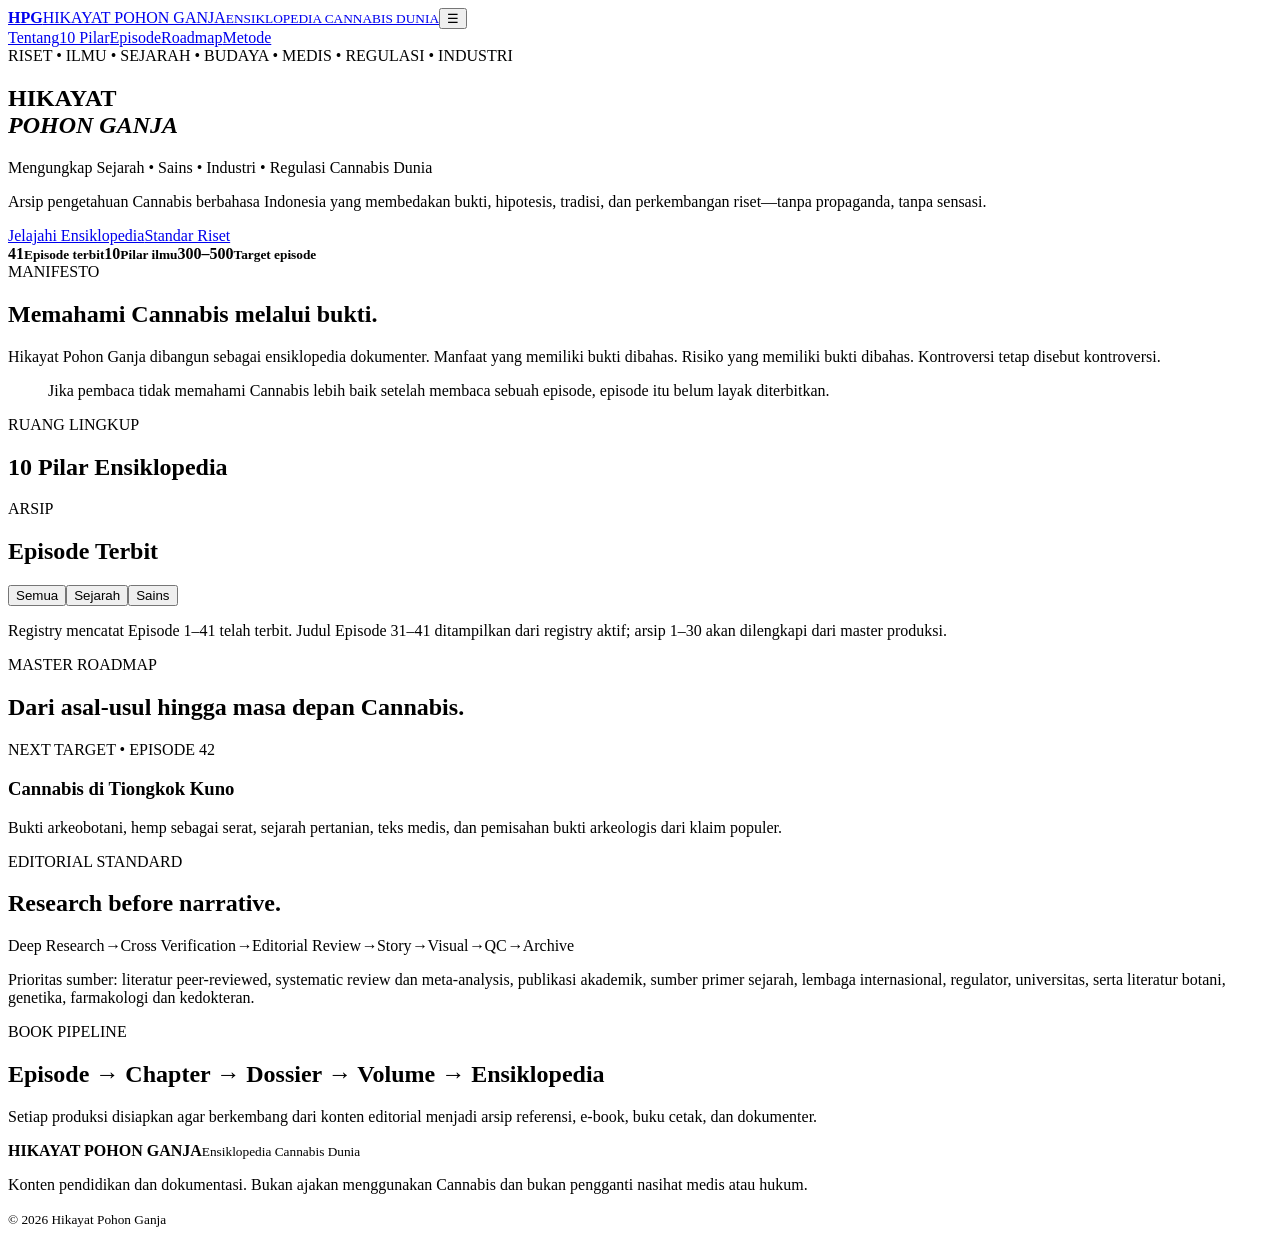
==== index.html @ 64c69a65 "Build encyclopedia website v1" ====
<!doctype html><html lang="id"><head><meta charset="utf-8"><meta name="viewport" content="width=device-width,initial-scale=1"><meta name="theme-color" content="#07140e"><title>Hikayat Pohon Ganja — Ensiklopedia Cannabis Dunia</title><meta name="description" content="Ensiklopedia Cannabis Dunia: sejarah, sains, medis, botani, genetika, industri, budaya, ekonomi dan regulasi."><link rel="stylesheet" href="styles.css"></head><body><header><a class="brand" href="#top"><b>HPG</b><span>HIKAYAT POHON GANJA<small>ENSIKLOPEDIA CANNABIS DUNIA</small></span></a><button id="menu">☰</button><nav id="nav"><a href="#tentang">Tentang</a><a href="#pilar">10 Pilar</a><a href="#episode">Episode</a><a href="#roadmap">Roadmap</a><a href="#metode">Metode</a></nav></header><main id="top"><section class="hero"><span class="kicker">RISET • ILMU • SEJARAH • BUDAYA • MEDIS • REGULASI • INDUSTRI</span><h1>HIKAYAT<br><em>POHON GANJA</em></h1><p class="lead">Mengungkap Sejarah • Sains • Industri • Regulasi Cannabis Dunia</p><p class="copy">Arsip pengetahuan Cannabis berbahasa Indonesia yang membedakan bukti, hipotesis, tradisi, dan perkembangan riset—tanpa propaganda, tanpa sensasi.</p><div class="actions"><a href="#episode">Jelajahi Ensiklopedia</a><a href="#metode">Standar Riset</a></div><div class="stats"><b>41<small>Episode terbit</small></b><b>10<small>Pilar ilmu</small></b><b>300–500<small>Target episode</small></b></div></section><section id="tentang" class="split"><div><span class="kicker">MANIFESTO</span><h2>Memahami Cannabis melalui bukti.</h2></div><div><p>Hikayat Pohon Ganja dibangun sebagai ensiklopedia dokumenter. Manfaat yang memiliki bukti dibahas. Risiko yang memiliki bukti dibahas. Kontroversi tetap disebut kontroversi.</p><blockquote>Jika pembaca tidak memahami Cannabis lebih baik setelah membaca sebuah episode, episode itu belum layak diterbitkan.</blockquote></div></section><section id="pilar"><span class="kicker">RUANG LINGKUP</span><h2>10 Pilar Ensiklopedia</h2><div class="grid" id="pillars"></div></section><section id="episode"><div class="sectionhead"><div><span class="kicker">ARSIP</span><h2>Episode Terbit</h2></div><div class="filters"><button class="active" data-filter="all">Semua</button><button data-filter="history">Sejarah</button><button data-filter="science">Sains</button></div></div><div class="episodes" id="episodes"></div><p class="note">Registry mencatat Episode 1–41 telah terbit. Judul Episode 31–41 ditampilkan dari registry aktif; arsip 1–30 akan dilengkapi dari master produksi.</p></section><section id="roadmap"><span class="kicker">MASTER ROADMAP</span><h2>Dari asal-usul hingga masa depan Cannabis.</h2><div class="volumes" id="volumes"></div><div class="next"><span>NEXT TARGET • EPISODE 42</span><h3>Cannabis di Tiongkok Kuno</h3><p>Bukti arkeobotani, hemp sebagai serat, sejarah pertanian, teks medis, dan pemisahan bukti arkeologis dari klaim populer.</p></div></section><section id="metode"><span class="kicker">EDITORIAL STANDARD</span><h2>Research before narrative.</h2><div class="flow"><span>Deep Research</span><i>→</i><span>Cross Verification</span><i>→</i><span>Editorial Review</span><i>→</i><span>Story</span><i>→</i><span>Visual</span><i>→</i><span>QC</span><i>→</i><span>Archive</span></div><p class="copy">Prioritas sumber: literatur peer-reviewed, systematic review dan meta-analysis, publikasi akademik, sumber primer sejarah, lembaga internasional, regulator, universitas, serta literatur botani, genetika, farmakologi dan kedokteran.</p></section><section class="book"><span class="kicker">BOOK PIPELINE</span><h2>Episode → Chapter → Dossier → Volume → Ensiklopedia</h2><p class="copy">Setiap produksi disiapkan agar berkembang dari konten editorial menjadi arsip referensi, e-book, buku cetak, dan dokumenter.</p></section></main><footer><div><strong>HIKAYAT POHON GANJA</strong><small>Ensiklopedia Cannabis Dunia</small></div><p>Konten pendidikan dan dokumentasi. Bukan ajakan menggunakan Cannabis dan bukan pengganti nasihat medis atau hukum.</p><small>© 2026 Hikayat Pohon Ganja</small></footer><script src="app.js"></script></body></html>
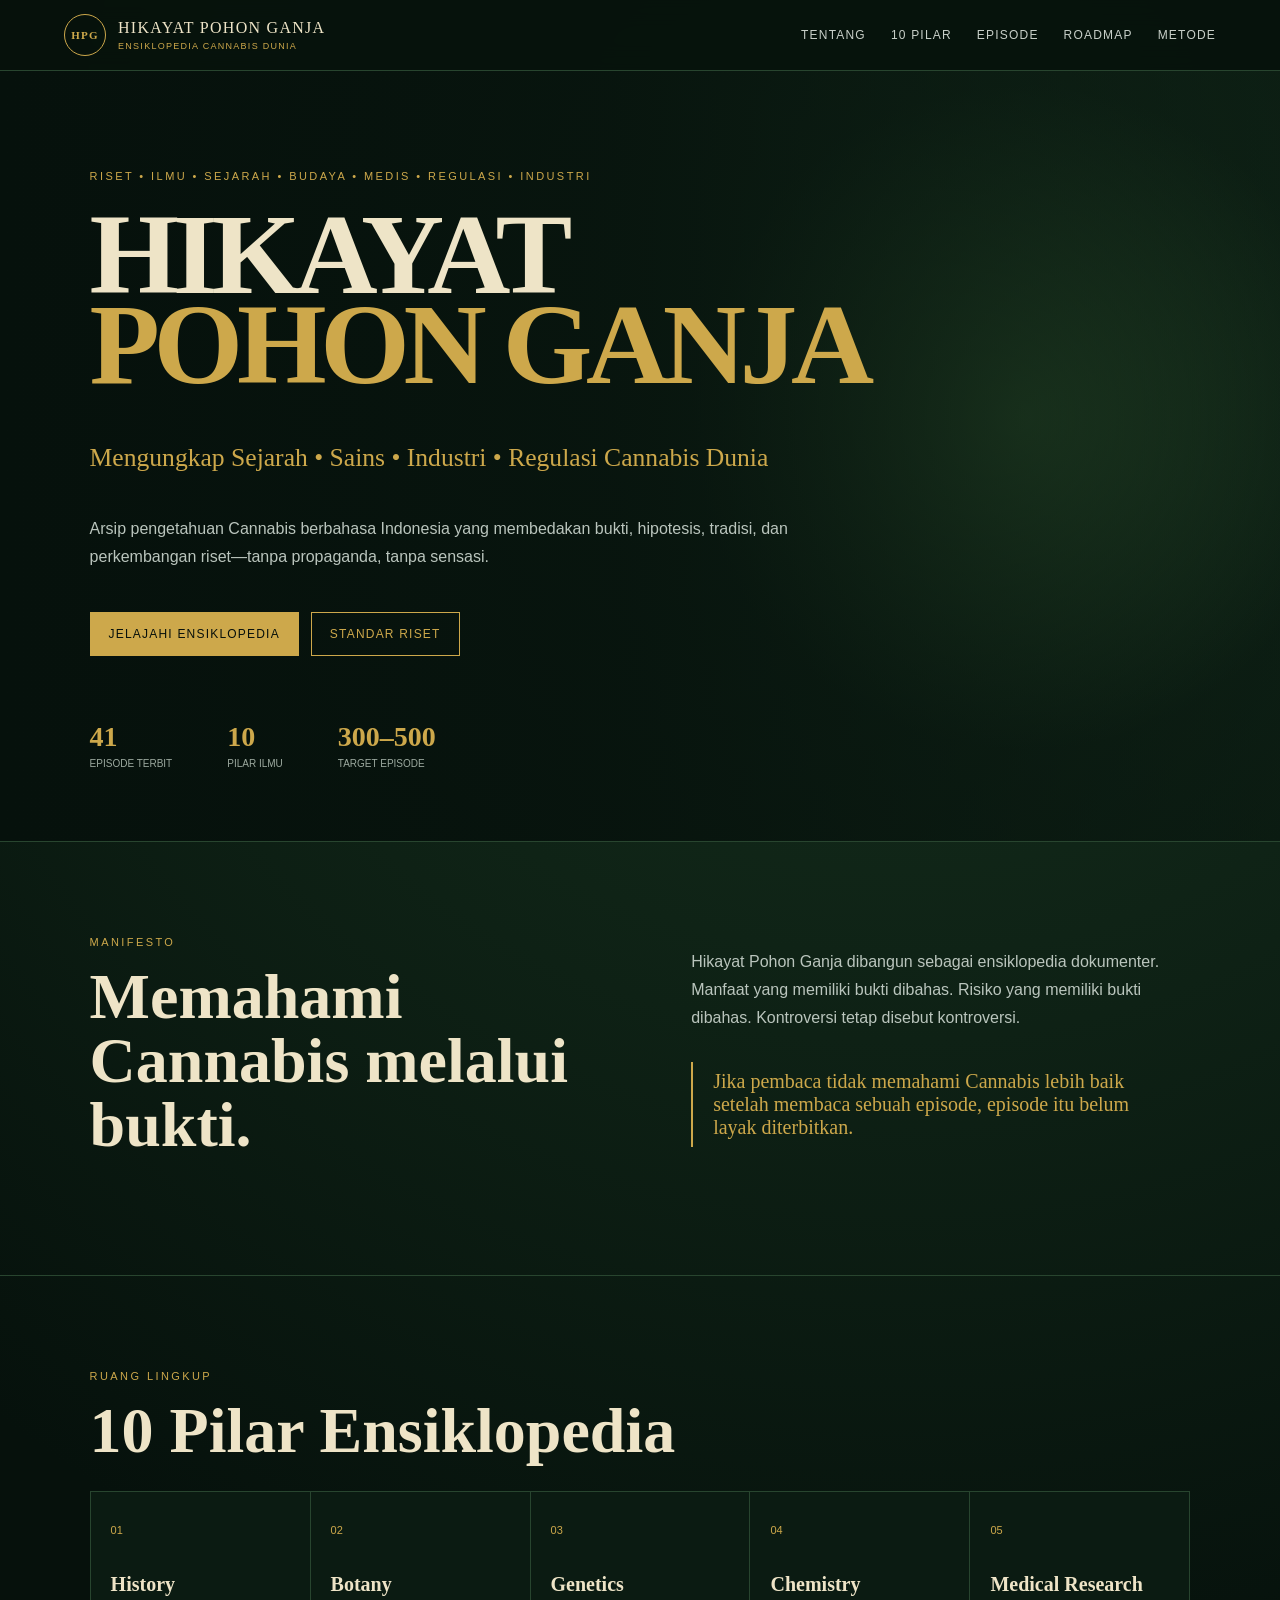
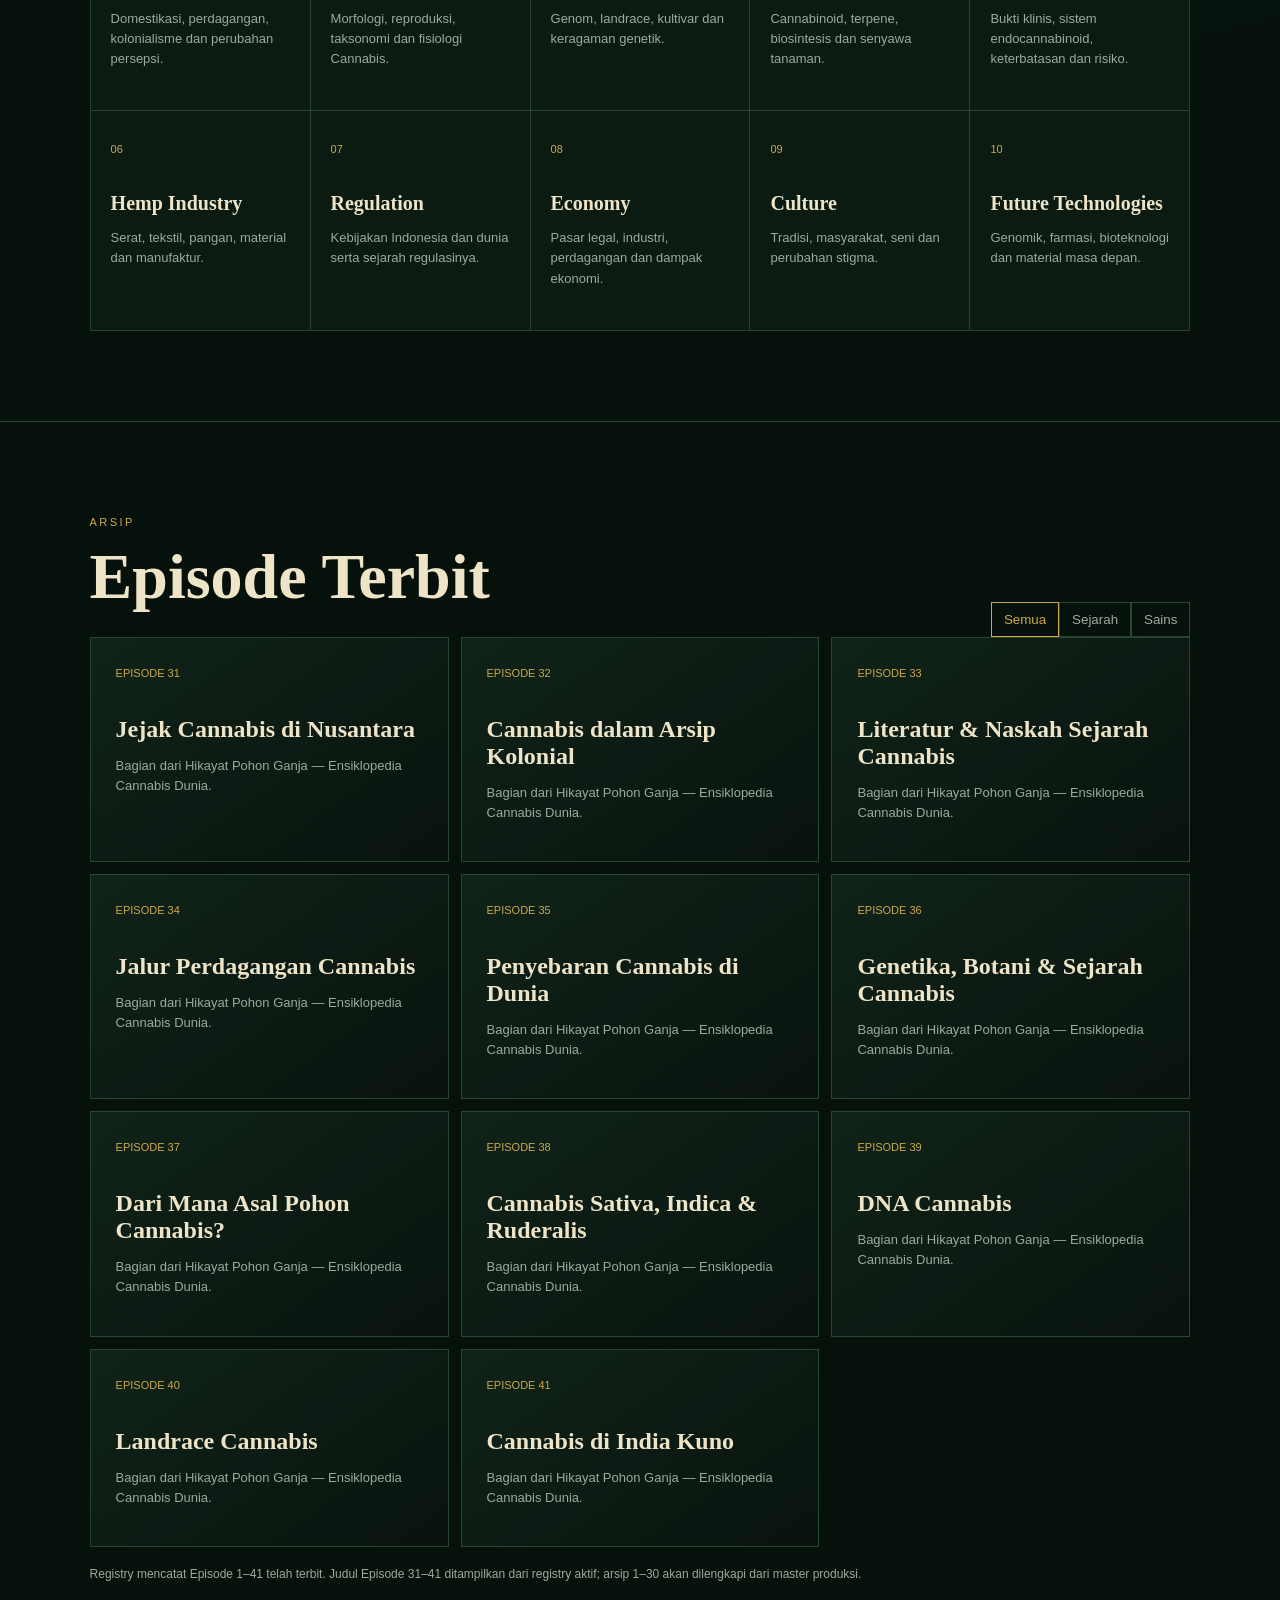
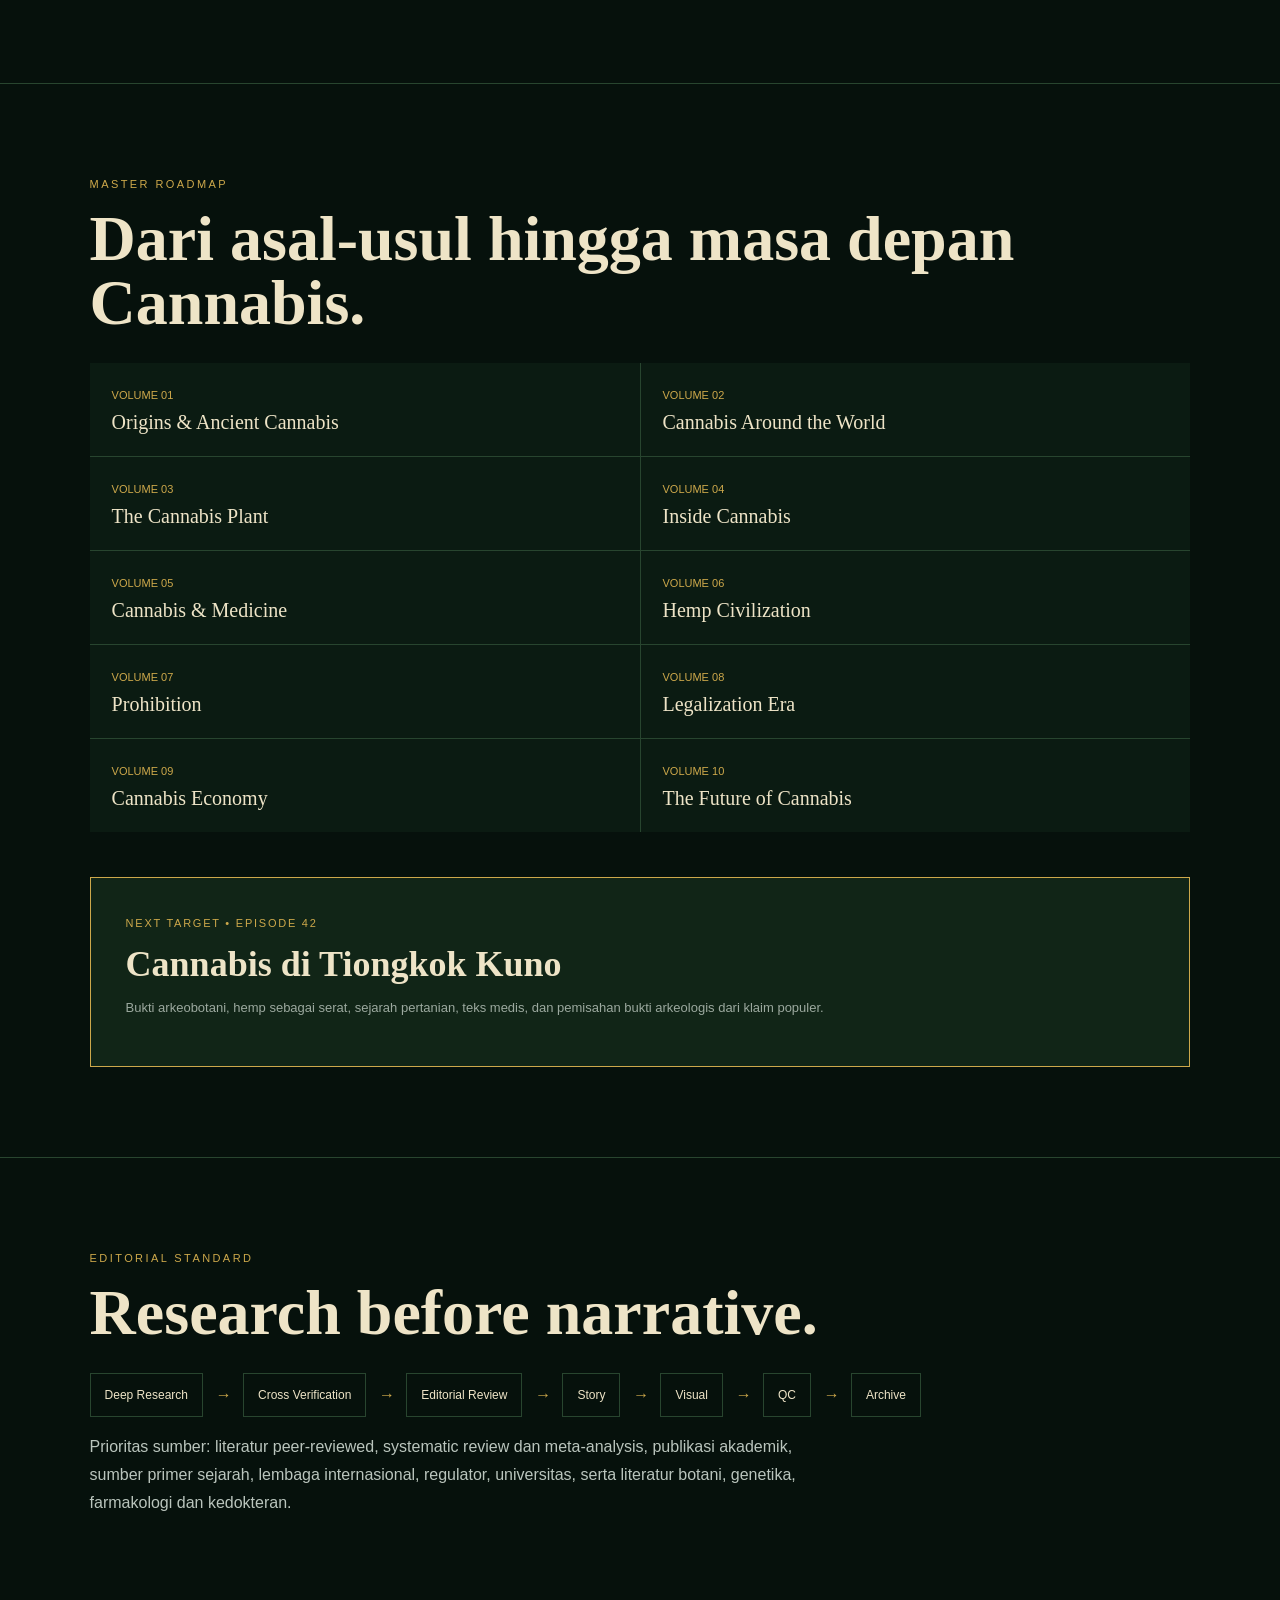
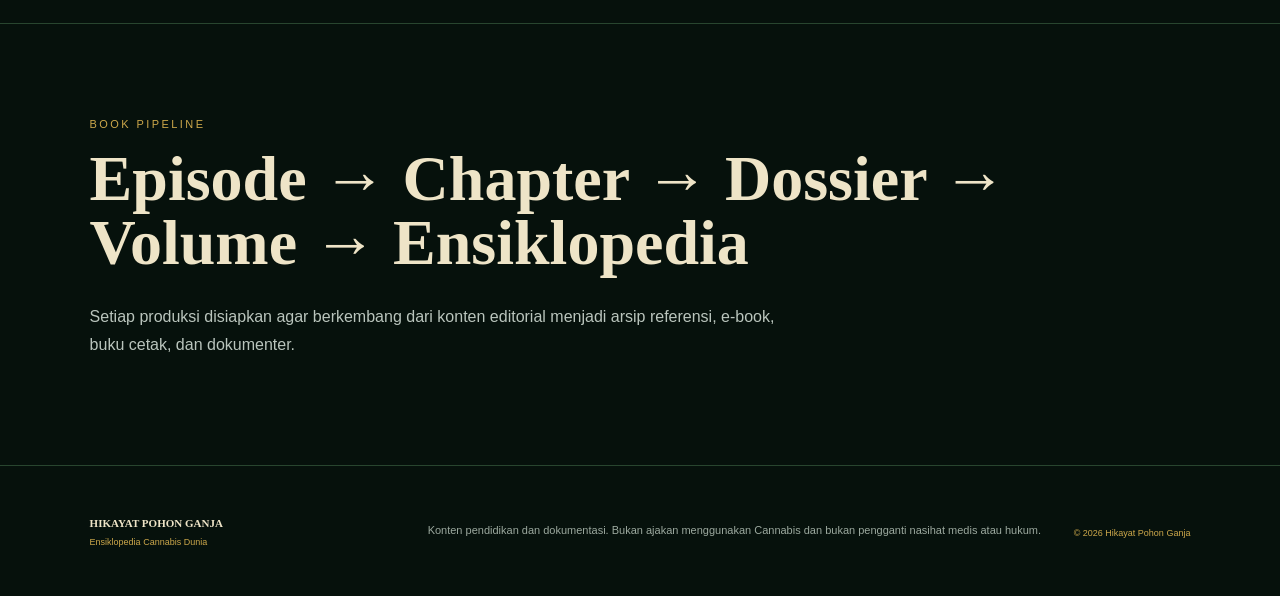
==== commit 4dacdd51: "Link landing page to searchable archive" ====
--- a/index.html
+++ b/index.html
@@ -1 +1 @@
-<!doctype html><html lang="id"><head><meta charset="utf-8"><meta name="viewport" content="width=device-width,initial-scale=1"><meta name="theme-color" content="#07140e"><title>Hikayat Pohon Ganja — Ensiklopedia Cannabis Dunia</title><meta name="description" content="Ensiklopedia Cannabis Dunia: sejarah, sains, medis, botani, genetika, industri, budaya, ekonomi dan regulasi."><link rel="stylesheet" href="styles.css"></head><body><header><a class="brand" href="#top"><b>HPG</b><span>HIKAYAT POHON GANJA<small>ENSIKLOPEDIA CANNABIS DUNIA</small></span></a><button id="menu">☰</button><nav id="nav"><a href="#tentang">Tentang</a><a href="#pilar">10 Pilar</a><a href="#episode">Episode</a><a href="#roadmap">Roadmap</a><a href="#metode">Metode</a></nav></header><main id="top"><section class="hero"><span class="kicker">RISET • ILMU • SEJARAH • BUDAYA • MEDIS • REGULASI • INDUSTRI</span><h1>HIKAYAT<br><em>POHON GANJA</em></h1><p class="lead">Mengungkap Sejarah • Sains • Industri • Regulasi Cannabis Dunia</p><p class="copy">Arsip pengetahuan Cannabis berbahasa Indonesia yang membedakan bukti, hipotesis, tradisi, dan perkembangan riset—tanpa propaganda, tanpa sensasi.</p><div class="actions"><a href="#episode">Jelajahi Ensiklopedia</a><a href="#metode">Standar Riset</a></div><div class="stats"><b>41<small>Episode terbit</small></b><b>10<small>Pilar ilmu</small></b><b>300–500<small>Target episode</small></b></div></section><section id="tentang" class="split"><div><span class="kicker">MANIFESTO</span><h2>Memahami Cannabis melalui bukti.</h2></div><div><p>Hikayat Pohon Ganja dibangun sebagai ensiklopedia dokumenter. Manfaat yang memiliki bukti dibahas. Risiko yang memiliki bukti dibahas. Kontroversi tetap disebut kontroversi.</p><blockquote>Jika pembaca tidak memahami Cannabis lebih baik setelah membaca sebuah episode, episode itu belum layak diterbitkan.</blockquote></div></section><section id="pilar"><span class="kicker">RUANG LINGKUP</span><h2>10 Pilar Ensiklopedia</h2><div class="grid" id="pillars"></div></section><section id="episode"><div class="sectionhead"><div><span class="kicker">ARSIP</span><h2>Episode Terbit</h2></div><div class="filters"><button class="active" data-filter="all">Semua</button><button data-filter="history">Sejarah</button><button data-filter="science">Sains</button></div></div><div class="episodes" id="episodes"></div><p class="note">Registry mencatat Episode 1–41 telah terbit. Judul Episode 31–41 ditampilkan dari registry aktif; arsip 1–30 akan dilengkapi dari master produksi.</p></section><section id="roadmap"><span class="kicker">MASTER ROADMAP</span><h2>Dari asal-usul hingga masa depan Cannabis.</h2><div class="volumes" id="volumes"></div><div class="next"><span>NEXT TARGET • EPISODE 42</span><h3>Cannabis di Tiongkok Kuno</h3><p>Bukti arkeobotani, hemp sebagai serat, sejarah pertanian, teks medis, dan pemisahan bukti arkeologis dari klaim populer.</p></div></section><section id="metode"><span class="kicker">EDITORIAL STANDARD</span><h2>Research before narrative.</h2><div class="flow"><span>Deep Research</span><i>→</i><span>Cross Verification</span><i>→</i><span>Editorial Review</span><i>→</i><span>Story</span><i>→</i><span>Visual</span><i>→</i><span>QC</span><i>→</i><span>Archive</span></div><p class="copy">Prioritas sumber: literatur peer-reviewed, systematic review dan meta-analysis, publikasi akademik, sumber primer sejarah, lembaga internasional, regulator, universitas, serta literatur botani, genetika, farmakologi dan kedokteran.</p></section><section class="book"><span class="kicker">BOOK PIPELINE</span><h2>Episode → Chapter → Dossier → Volume → Ensiklopedia</h2><p class="copy">Setiap produksi disiapkan agar berkembang dari konten editorial menjadi arsip referensi, e-book, buku cetak, dan dokumenter.</p></section></main><footer><div><strong>HIKAYAT POHON GANJA</strong><small>Ensiklopedia Cannabis Dunia</small></div><p>Konten pendidikan dan dokumentasi. Bukan ajakan menggunakan Cannabis dan bukan pengganti nasihat medis atau hukum.</p><small>© 2026 Hikayat Pohon Ganja</small></footer><script src="app.js"></script></body></html>+<!doctype html><html lang="id"><head><meta charset="utf-8"><meta name="viewport" content="width=device-width,initial-scale=1"><meta name="theme-color" content="#07140e"><title>Hikayat Pohon Ganja — Ensiklopedia Cannabis Dunia</title><meta name="description" content="Ensiklopedia Cannabis Dunia: sejarah, sains, medis, botani, genetika, industri, budaya, ekonomi dan regulasi."><link rel="stylesheet" href="styles.css"></head><body><header><a class="brand" href="#top"><b>HPG</b><span>HIKAYAT POHON GANJA<small>ENSIKLOPEDIA CANNABIS DUNIA</small></span></a><button id="menu">☰</button><nav id="nav"><a href="#tentang">Tentang</a><a href="#pilar">10 Pilar</a><a href="/arsip.html">Episode</a><a href="#roadmap">Roadmap</a><a href="#metode">Metode</a></nav></header><main id="top"><section class="hero"><span class="kicker">RISET • ILMU • SEJARAH • BUDAYA • MEDIS • REGULASI • INDUSTRI</span><h1>HIKAYAT<br><em>POHON GANJA</em></h1><p class="lead">Mengungkap Sejarah • Sains • Industri • Regulasi Cannabis Dunia</p><p class="copy">Arsip pengetahuan Cannabis berbahasa Indonesia yang membedakan bukti, hipotesis, tradisi, dan perkembangan riset—tanpa propaganda, tanpa sensasi.</p><div class="actions"><a href="/arsip.html">Jelajahi Ensiklopedia</a><a href="#metode">Standar Riset</a></div><div class="stats"><b>41<small>Episode terbit</small></b><b>10<small>Pilar ilmu</small></b><b>300–500<small>Target episode</small></b></div></section><section id="tentang" class="split"><div><span class="kicker">MANIFESTO</span><h2>Memahami Cannabis melalui bukti.</h2></div><div><p>Hikayat Pohon Ganja dibangun sebagai ensiklopedia dokumenter. Manfaat yang memiliki bukti dibahas. Risiko yang memiliki bukti dibahas. Kontroversi tetap disebut kontroversi.</p><blockquote>Jika pembaca tidak memahami Cannabis lebih baik setelah membaca sebuah episode, episode itu belum layak diterbitkan.</blockquote></div></section><section id="pilar"><span class="kicker">RUANG LINGKUP</span><h2>10 Pilar Ensiklopedia</h2><div class="grid" id="pillars"></div></section><section id="episode"><div class="sectionhead"><div><span class="kicker">ARSIP</span><h2>Episode Terbit</h2></div><div class="filters"><button class="active" data-filter="all">Semua</button><button data-filter="history">Sejarah</button><button data-filter="science">Sains</button></div></div><div class="episodes" id="episodes"></div><p class="note">Registry mencatat Episode 1–41 telah terbit. Judul Episode 31–41 ditampilkan dari registry aktif; arsip 1–30 akan dilengkapi dari master produksi.</p></section><section id="roadmap"><span class="kicker">MASTER ROADMAP</span><h2>Dari asal-usul hingga masa depan Cannabis.</h2><div class="volumes" id="volumes"></div><div class="next"><span>NEXT TARGET • EPISODE 42</span><h3>Cannabis di Tiongkok Kuno</h3><p>Bukti arkeobotani, hemp sebagai serat, sejarah pertanian, teks medis, dan pemisahan bukti arkeologis dari klaim populer.</p></div></section><section id="metode"><span class="kicker">EDITORIAL STANDARD</span><h2>Research before narrative.</h2><div class="flow"><span>Deep Research</span><i>→</i><span>Cross Verification</span><i>→</i><span>Editorial Review</span><i>→</i><span>Story</span><i>→</i><span>Visual</span><i>→</i><span>QC</span><i>→</i><span>Archive</span></div><p class="copy">Prioritas sumber: literatur peer-reviewed, systematic review dan meta-analysis, publikasi akademik, sumber primer sejarah, lembaga internasional, regulator, universitas, serta literatur botani, genetika, farmakologi dan kedokteran.</p></section><section class="book"><span class="kicker">BOOK PIPELINE</span><h2>Episode → Chapter → Dossier → Volume → Ensiklopedia</h2><p class="copy">Setiap produksi disiapkan agar berkembang dari konten editorial menjadi arsip referensi, e-book, buku cetak, dan dokumenter.</p></section></main><footer><div><strong>HIKAYAT POHON GANJA</strong><small>Ensiklopedia Cannabis Dunia</small></div><p>Konten pendidikan dan dokumentasi. Bukan ajakan menggunakan Cannabis dan bukan pengganti nasihat medis atau hukum.</p><small>© 2026 Hikayat Pohon Ganja</small></footer><script src="app.js"></script></body></html>
--- a/styles.css
+++ b/styles.css
@@ -0,0 +1 @@
+:root{--bg:#06110c;--panel:#0b1b12;--gold:#cda84b;--cream:#eee4c7;--muted:#9ca99f;--line:#28452f}*{box-sizing:border-box}html{scroll-behavior:smooth}body{margin:0;background:radial-gradient(circle at 70% 5%,#17331f 0,transparent 28%),var(--bg);color:var(--cream);font-family:Georgia,serif}header{position:sticky;top:0;z-index:20;display:flex;align-items:center;justify-content:space-between;padding:14px 5vw;background:#06110ce8;border-bottom:1px solid var(--line);backdrop-filter:blur(12px)}.brand{display:flex;gap:12px;align-items:center;color:var(--cream);text-decoration:none;letter-spacing:.08em}.brand>b{width:42px;height:42px;border:1px solid var(--gold);border-radius:50%;display:grid;place-items:center;color:var(--gold);font-size:11px}.brand small,footer small{display:block;color:var(--gold);font:9px Arial;margin-top:4px}nav{display:flex;gap:25px}nav a{color:#c8d0c9;text-decoration:none;font:12px Arial;text-transform:uppercase;letter-spacing:.1em}#menu{display:none;background:none;border:1px solid var(--line);color:var(--cream);padding:8px}.hero{min-height:82vh;padding:11vh 7vw 8vh;display:flex;flex-direction:column;justify-content:center;border-bottom:1px solid var(--line);background:linear-gradient(90deg,#06110c 0%,#06110cd9 48%,#06110c70),radial-gradient(circle at 80% 45%,#315b32 0,transparent 30%)}.kicker{font:11px Arial;letter-spacing:.22em;color:var(--gold)}h1{font-size:clamp(54px,9vw,132px);line-height:.78;margin:28px 0;letter-spacing:-.055em;max-width:1000px}h1 em{color:var(--gold);font-style:normal}h2{font-size:clamp(34px,5vw,64px);line-height:1;margin:15px 0 28px}.lead{font-size:clamp(18px,2vw,27px);color:var(--gold)}.copy,.split p{max-width:720px;color:#bac5bd;line-height:1.75;font-family:Arial}.actions{display:flex;gap:12px;margin:25px 0}.actions a{padding:14px 18px;text-decoration:none;font:12px Arial;text-transform:uppercase;letter-spacing:.1em;border:1px solid var(--gold);color:var(--gold)}.actions a:first-child{background:var(--gold);color:#07100b}.stats{display:flex;gap:55px;margin-top:40px}.stats b{font-size:28px;color:var(--gold)}.stats small{display:block;font:10px Arial;color:var(--muted);text-transform:uppercase;margin-top:5px}section{padding:90px 7vw;border-bottom:1px solid var(--line)}.split{display:grid;grid-template-columns:1fr 1fr;gap:8vw}.split blockquote{border-left:2px solid var(--gold);margin:30px 0;padding:8px 20px;color:var(--gold);font-size:20px}.grid{display:grid;grid-template-columns:repeat(5,1fr);gap:1px;background:var(--line);border:1px solid var(--line)}.card{background:var(--panel);padding:28px 20px;min-height:190px}.card b,.episode .num,.volume b{color:var(--gold);font:11px Arial}.card h3{font-size:20px;margin:35px 0 10px}.card p,.episode p,.next p{font:13px/1.55 Arial;color:var(--muted)}.sectionhead{display:flex;justify-content:space-between;align-items:end}.filters button{background:none;border:1px solid var(--line);color:var(--muted);padding:9px 12px}.filters .active{border-color:var(--gold);color:var(--gold)}.episodes{display:grid;grid-template-columns:repeat(3,1fr);gap:12px}.episode{border:1px solid var(--line);background:linear-gradient(145deg,#102319,#08130d);padding:25px;min-height:180px}.episode h3{font-size:24px;margin:35px 0 8px}.note{font:12px Arial;color:var(--muted);margin-top:20px}.volumes{display:grid;grid-template-columns:repeat(2,1fr);gap:1px;background:var(--line)}.volume{background:var(--panel);padding:22px}.volume span{display:block;font-size:20px;margin-top:8px}.next{margin-top:45px;border:1px solid var(--gold);padding:35px;background:#112517}.next span{color:var(--gold);font:11px Arial;letter-spacing:.16em}.next h3{font-size:36px;margin:12px 0}.flow{display:flex;flex-wrap:wrap;align-items:center;gap:12px}.flow span{border:1px solid var(--line);padding:14px;font:12px Arial}.flow i{color:var(--gold)}footer{padding:45px 7vw;display:grid;grid-template-columns:1fr 2fr auto;gap:30px;align-items:center;color:var(--muted);font:11px/1.6 Arial}footer strong{color:var(--cream);font-family:Georgia}@media(max-width:900px){nav{display:none;position:absolute;top:70px;right:5vw;background:#08130d;border:1px solid var(--line);padding:20px;flex-direction:column}nav.open{display:flex}#menu{display:block}.grid{grid-template-columns:repeat(2,1fr)}.episodes{grid-template-columns:1fr 1fr}.split{grid-template-columns:1fr}.volumes{grid-template-columns:1fr}footer{grid-template-columns:1fr}}@media(max-width:560px){section{padding:65px 6vw}.grid,.episodes{grid-template-columns:1fr}.stats{display:grid;grid-template-columns:repeat(3,1fr);gap:10px}.stats b{font-size:22px}.sectionhead{display:block}.filters{margin-bottom:18px}h1{font-size:52px}}
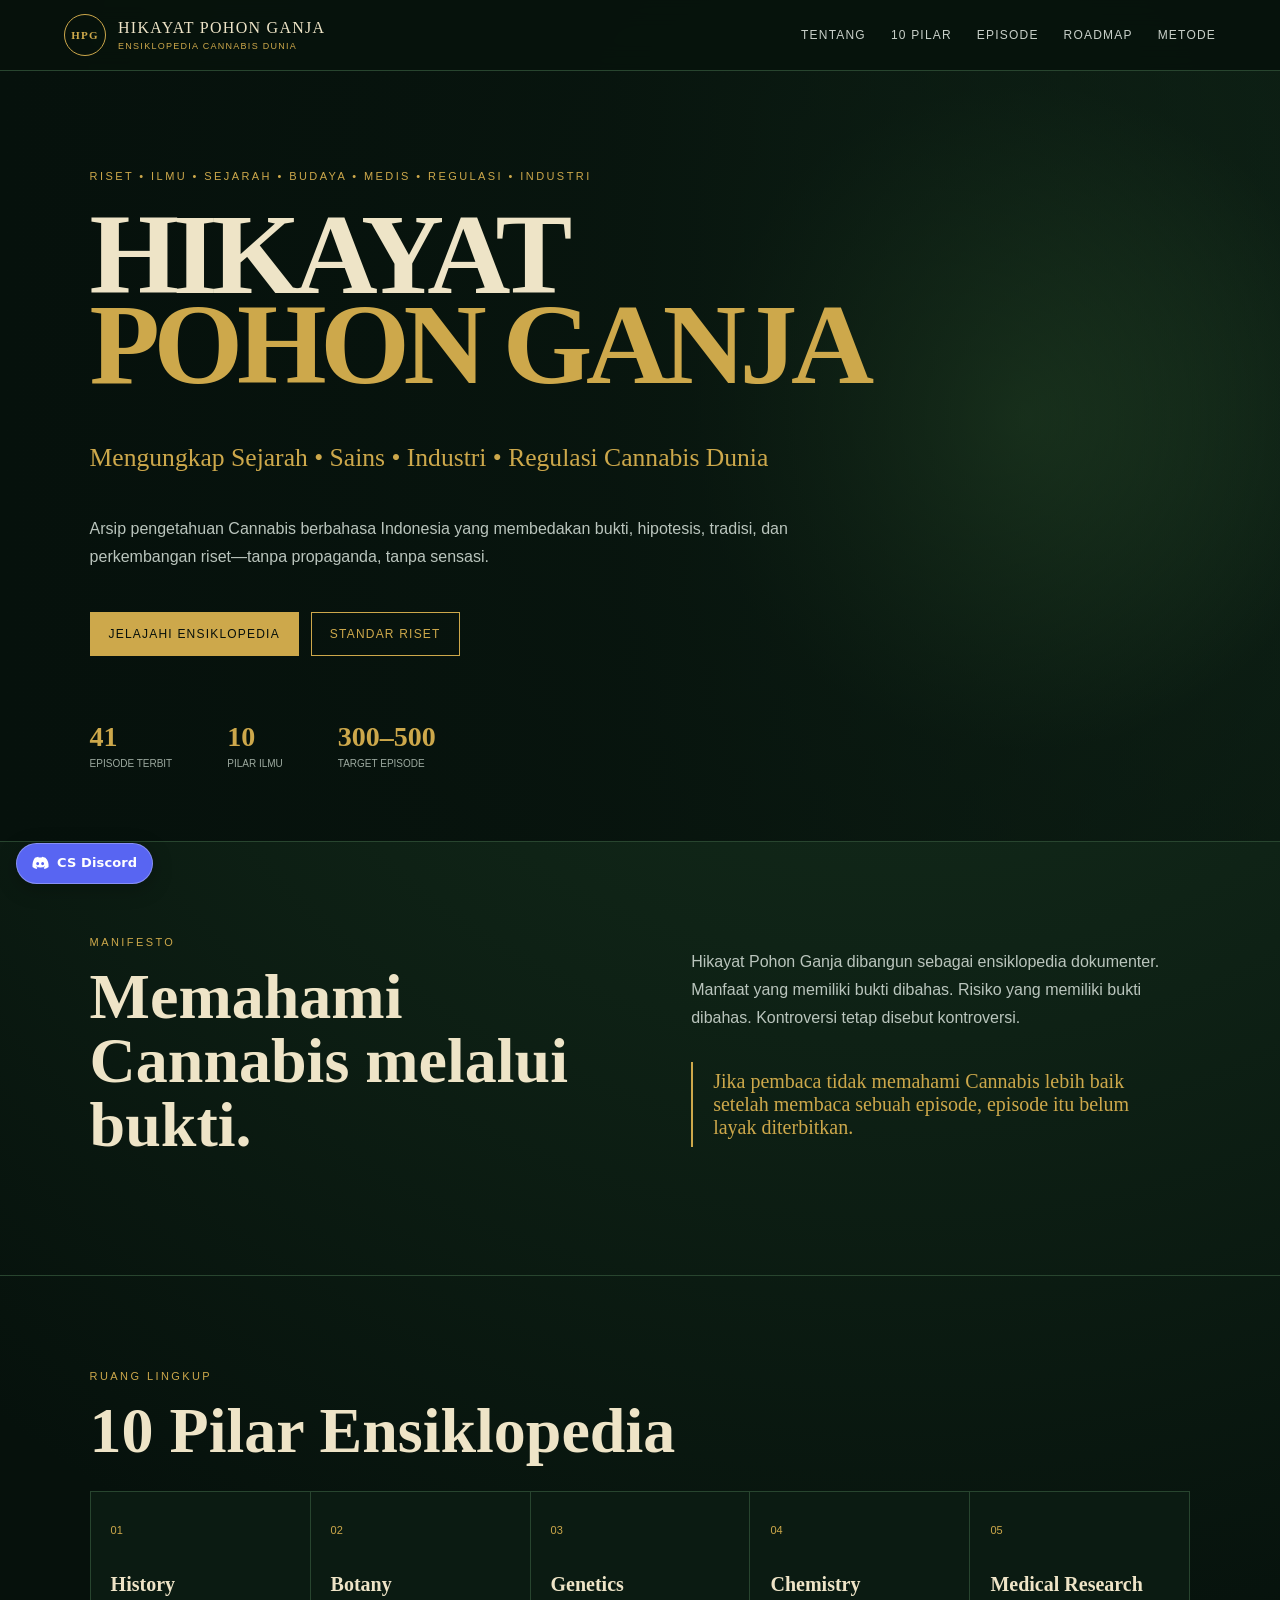
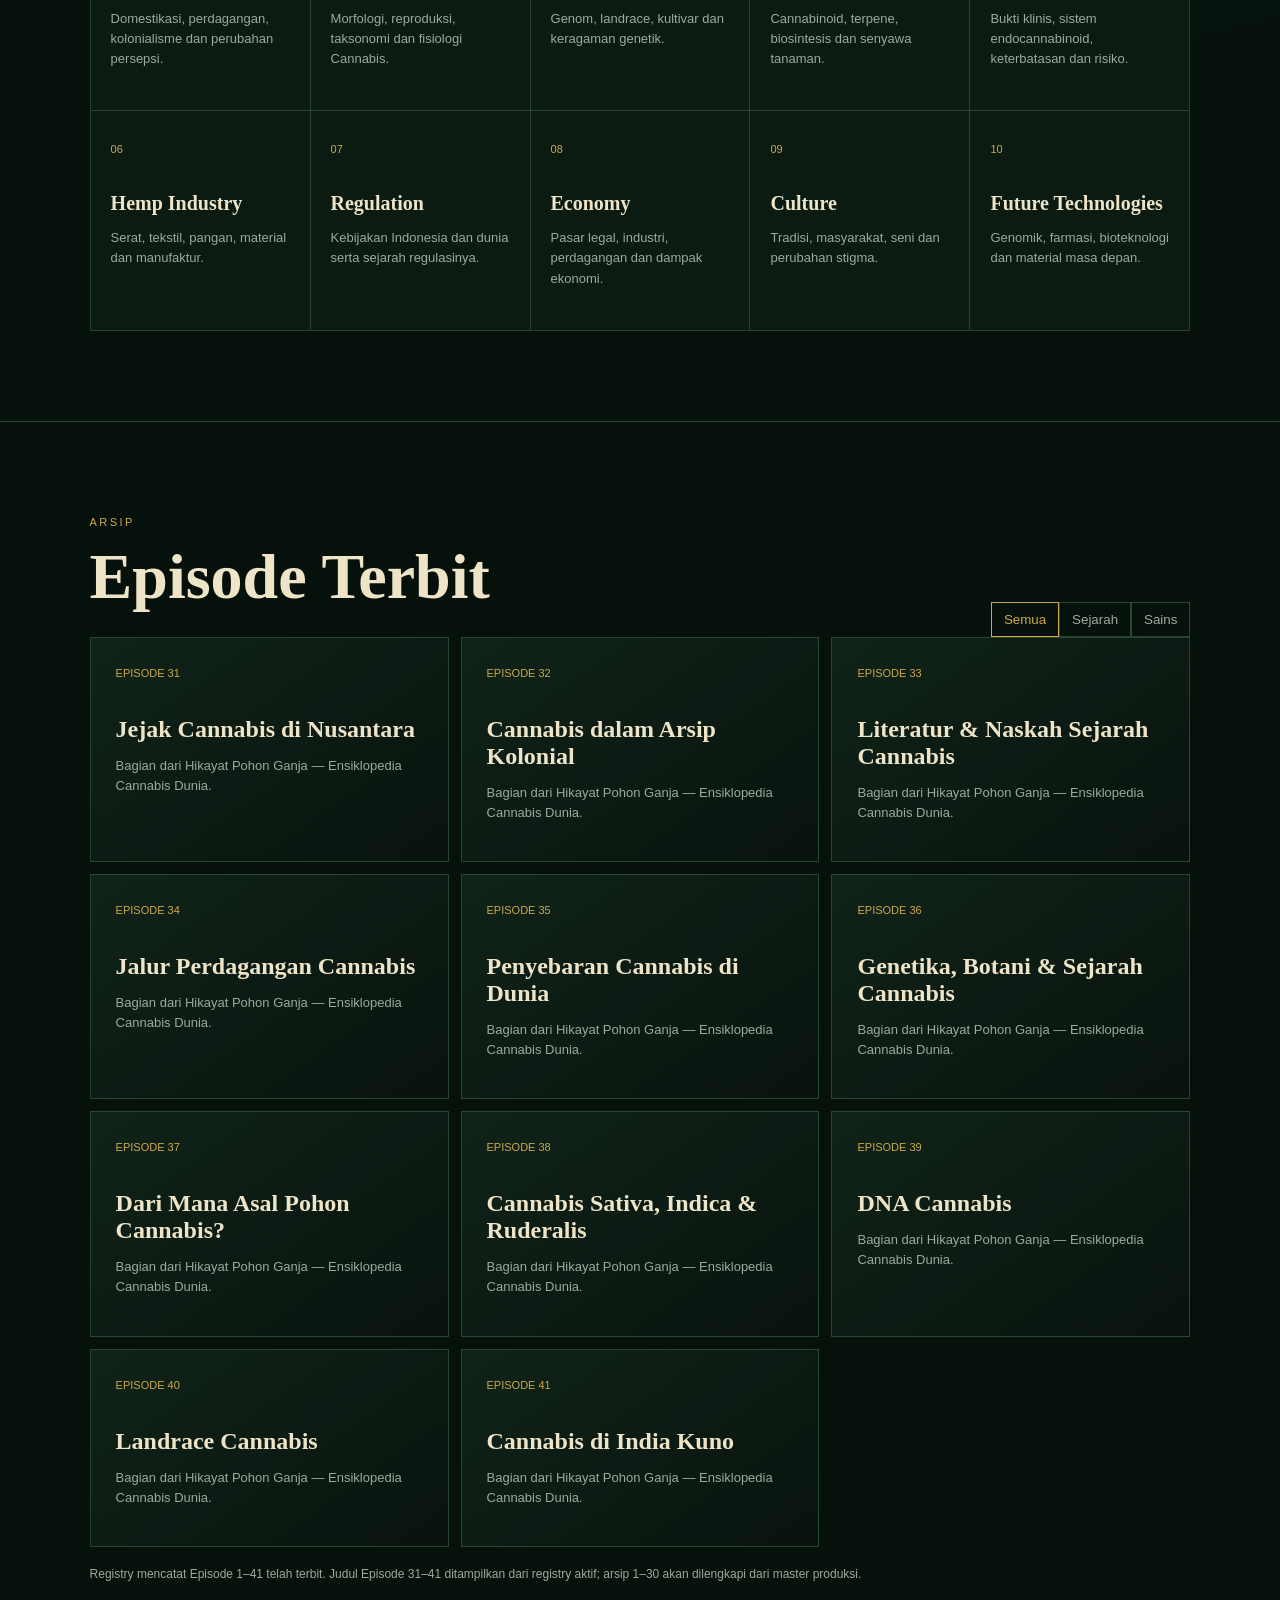
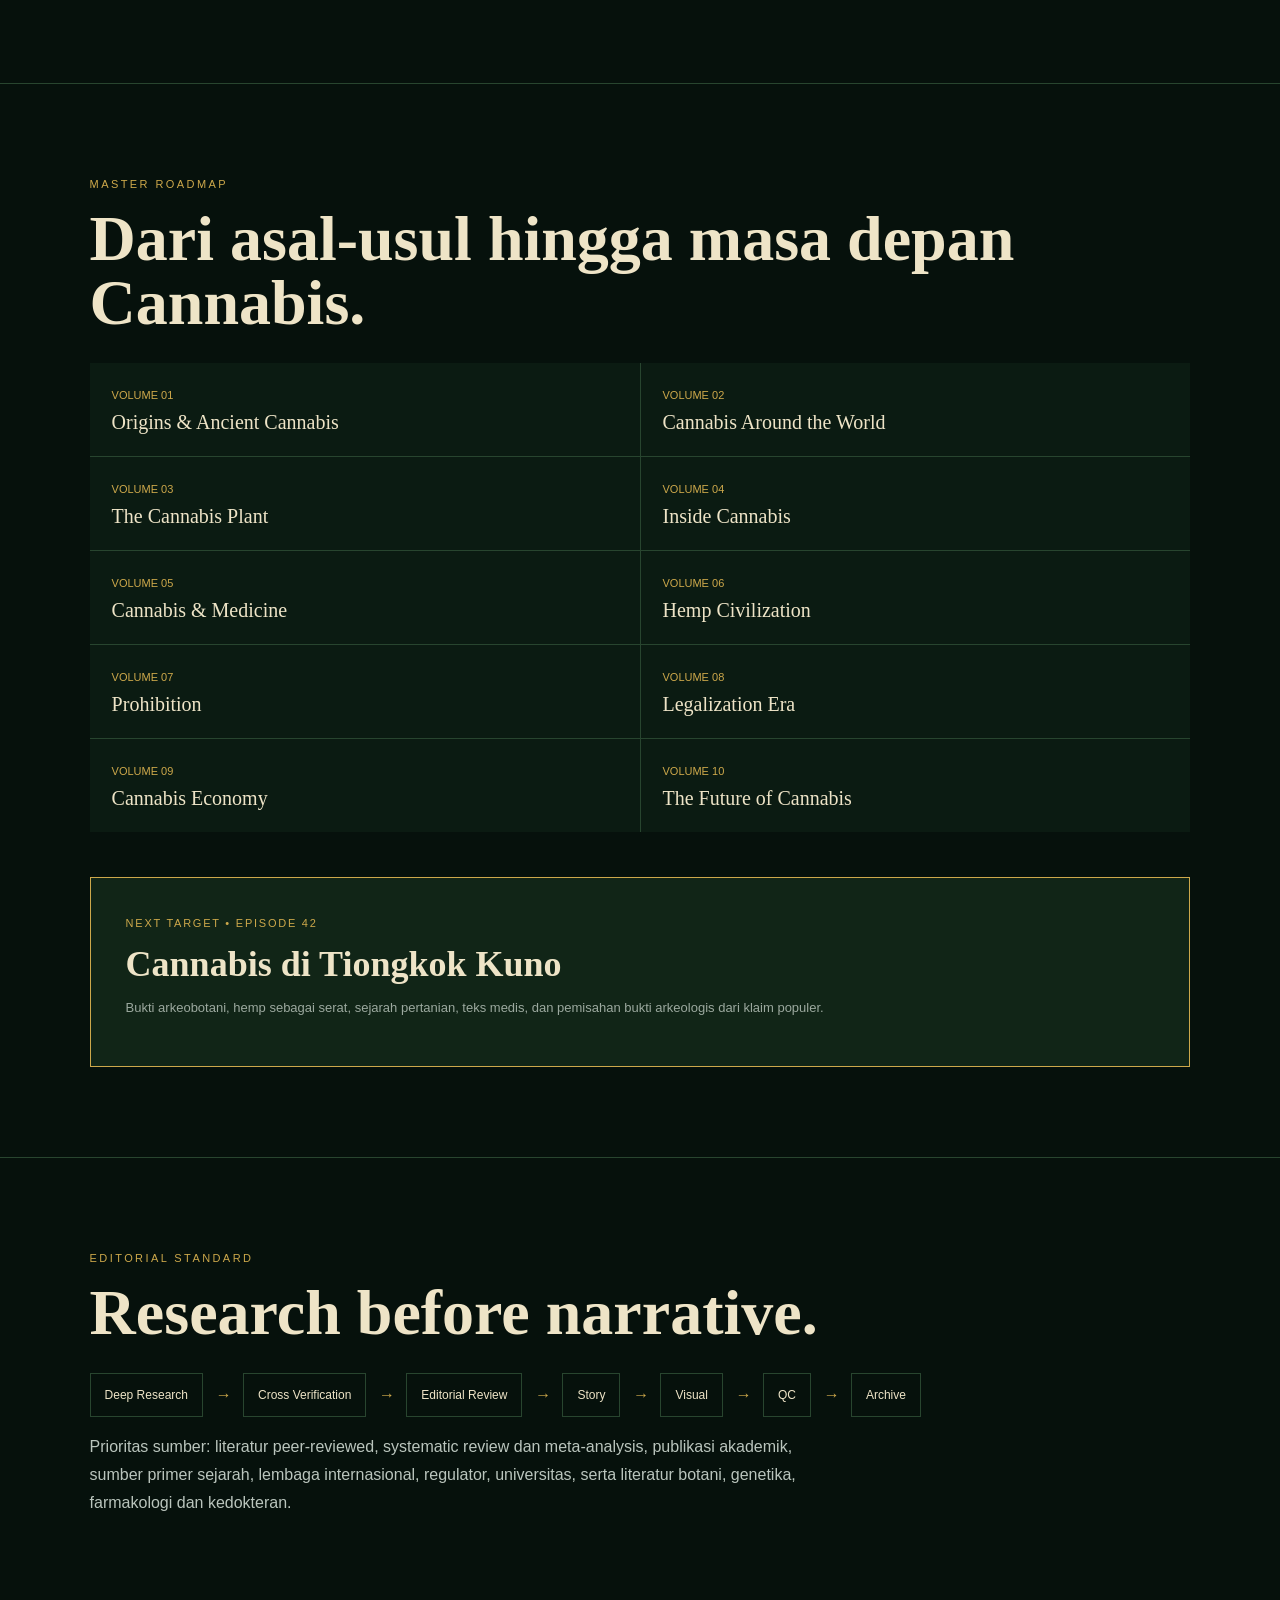
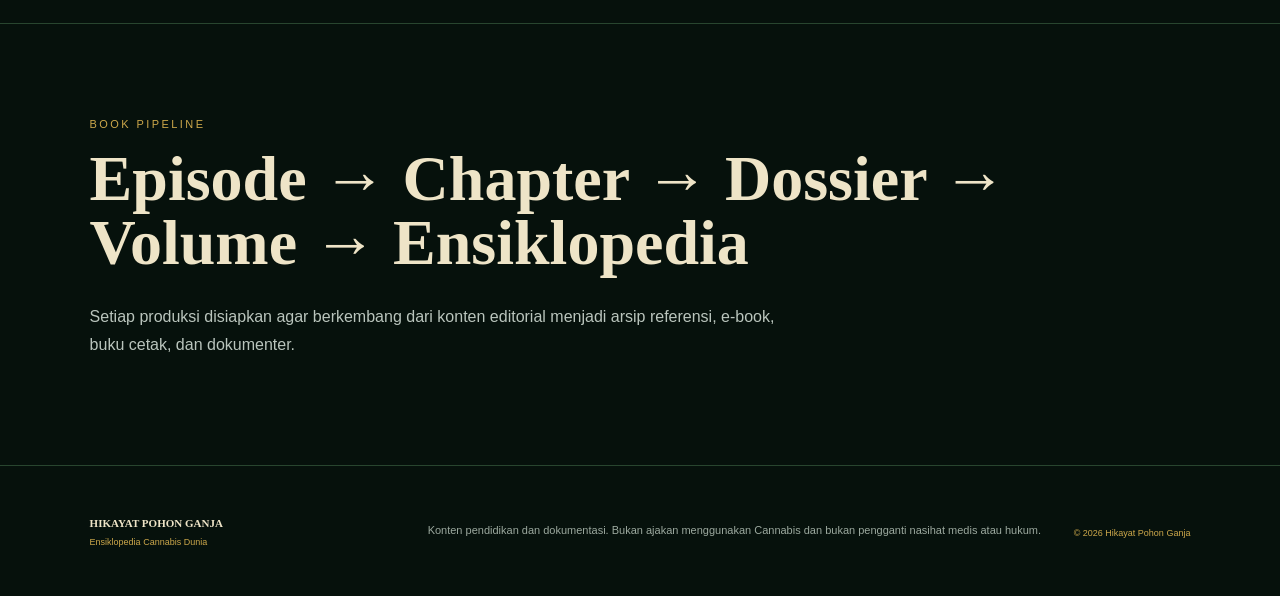
==== commit a01e9dda: "feat(cs): add accessible Discord support link (discord-cs-v1)" ====
--- a/index.html
+++ b/index.html
@@ -1 +1,11 @@
-<!doctype html><html lang="id"><head><meta charset="utf-8"><meta name="viewport" content="width=device-width,initial-scale=1"><meta name="theme-color" content="#07140e"><title>Hikayat Pohon Ganja — Ensiklopedia Cannabis Dunia</title><meta name="description" content="Ensiklopedia Cannabis Dunia: sejarah, sains, medis, botani, genetika, industri, budaya, ekonomi dan regulasi."><link rel="stylesheet" href="styles.css"></head><body><header><a class="brand" href="#top"><b>HPG</b><span>HIKAYAT POHON GANJA<small>ENSIKLOPEDIA CANNABIS DUNIA</small></span></a><button id="menu">☰</button><nav id="nav"><a href="#tentang">Tentang</a><a href="#pilar">10 Pilar</a><a href="/arsip.html">Episode</a><a href="#roadmap">Roadmap</a><a href="#metode">Metode</a></nav></header><main id="top"><section class="hero"><span class="kicker">RISET • ILMU • SEJARAH • BUDAYA • MEDIS • REGULASI • INDUSTRI</span><h1>HIKAYAT<br><em>POHON GANJA</em></h1><p class="lead">Mengungkap Sejarah • Sains • Industri • Regulasi Cannabis Dunia</p><p class="copy">Arsip pengetahuan Cannabis berbahasa Indonesia yang membedakan bukti, hipotesis, tradisi, dan perkembangan riset—tanpa propaganda, tanpa sensasi.</p><div class="actions"><a href="/arsip.html">Jelajahi Ensiklopedia</a><a href="#metode">Standar Riset</a></div><div class="stats"><b>41<small>Episode terbit</small></b><b>10<small>Pilar ilmu</small></b><b>300–500<small>Target episode</small></b></div></section><section id="tentang" class="split"><div><span class="kicker">MANIFESTO</span><h2>Memahami Cannabis melalui bukti.</h2></div><div><p>Hikayat Pohon Ganja dibangun sebagai ensiklopedia dokumenter. Manfaat yang memiliki bukti dibahas. Risiko yang memiliki bukti dibahas. Kontroversi tetap disebut kontroversi.</p><blockquote>Jika pembaca tidak memahami Cannabis lebih baik setelah membaca sebuah episode, episode itu belum layak diterbitkan.</blockquote></div></section><section id="pilar"><span class="kicker">RUANG LINGKUP</span><h2>10 Pilar Ensiklopedia</h2><div class="grid" id="pillars"></div></section><section id="episode"><div class="sectionhead"><div><span class="kicker">ARSIP</span><h2>Episode Terbit</h2></div><div class="filters"><button class="active" data-filter="all">Semua</button><button data-filter="history">Sejarah</button><button data-filter="science">Sains</button></div></div><div class="episodes" id="episodes"></div><p class="note">Registry mencatat Episode 1–41 telah terbit. Judul Episode 31–41 ditampilkan dari registry aktif; arsip 1–30 akan dilengkapi dari master produksi.</p></section><section id="roadmap"><span class="kicker">MASTER ROADMAP</span><h2>Dari asal-usul hingga masa depan Cannabis.</h2><div class="volumes" id="volumes"></div><div class="next"><span>NEXT TARGET • EPISODE 42</span><h3>Cannabis di Tiongkok Kuno</h3><p>Bukti arkeobotani, hemp sebagai serat, sejarah pertanian, teks medis, dan pemisahan bukti arkeologis dari klaim populer.</p></div></section><section id="metode"><span class="kicker">EDITORIAL STANDARD</span><h2>Research before narrative.</h2><div class="flow"><span>Deep Research</span><i>→</i><span>Cross Verification</span><i>→</i><span>Editorial Review</span><i>→</i><span>Story</span><i>→</i><span>Visual</span><i>→</i><span>QC</span><i>→</i><span>Archive</span></div><p class="copy">Prioritas sumber: literatur peer-reviewed, systematic review dan meta-analysis, publikasi akademik, sumber primer sejarah, lembaga internasional, regulator, universitas, serta literatur botani, genetika, farmakologi dan kedokteran.</p></section><section class="book"><span class="kicker">BOOK PIPELINE</span><h2>Episode → Chapter → Dossier → Volume → Ensiklopedia</h2><p class="copy">Setiap produksi disiapkan agar berkembang dari konten editorial menjadi arsip referensi, e-book, buku cetak, dan dokumenter.</p></section></main><footer><div><strong>HIKAYAT POHON GANJA</strong><small>Ensiklopedia Cannabis Dunia</small></div><p>Konten pendidikan dan dokumentasi. Bukan ajakan menggunakan Cannabis dan bukan pengganti nasihat medis atau hukum.</p><small>© 2026 Hikayat Pohon Ganja</small></footer><script src="app.js"></script></body></html>+<!doctype html><html lang="id"><head><meta charset="utf-8"><meta name="viewport" content="width=device-width,initial-scale=1"><meta name="theme-color" content="#07140e"><title>Hikayat Pohon Ganja — Ensiklopedia Cannabis Dunia</title><meta name="description" content="Ensiklopedia Cannabis Dunia: sejarah, sains, medis, botani, genetika, industri, budaya, ekonomi dan regulasi."><link rel="stylesheet" href="styles.css"></head><body><header><a class="brand" href="#top"><b>HPG</b><span>HIKAYAT POHON GANJA<small>ENSIKLOPEDIA CANNABIS DUNIA</small></span></a><button id="menu">☰</button><nav id="nav"><a href="#tentang">Tentang</a><a href="#pilar">10 Pilar</a><a href="/arsip.html">Episode</a><a href="#roadmap">Roadmap</a><a href="#metode">Metode</a></nav></header><main id="top"><section class="hero"><span class="kicker">RISET • ILMU • SEJARAH • BUDAYA • MEDIS • REGULASI • INDUSTRI</span><h1>HIKAYAT<br><em>POHON GANJA</em></h1><p class="lead">Mengungkap Sejarah • Sains • Industri • Regulasi Cannabis Dunia</p><p class="copy">Arsip pengetahuan Cannabis berbahasa Indonesia yang membedakan bukti, hipotesis, tradisi, dan perkembangan riset—tanpa propaganda, tanpa sensasi.</p><div class="actions"><a href="/arsip.html">Jelajahi Ensiklopedia</a><a href="#metode">Standar Riset</a></div><div class="stats"><b>41<small>Episode terbit</small></b><b>10<small>Pilar ilmu</small></b><b>300–500<small>Target episode</small></b></div></section><section id="tentang" class="split"><div><span class="kicker">MANIFESTO</span><h2>Memahami Cannabis melalui bukti.</h2></div><div><p>Hikayat Pohon Ganja dibangun sebagai ensiklopedia dokumenter. Manfaat yang memiliki bukti dibahas. Risiko yang memiliki bukti dibahas. Kontroversi tetap disebut kontroversi.</p><blockquote>Jika pembaca tidak memahami Cannabis lebih baik setelah membaca sebuah episode, episode itu belum layak diterbitkan.</blockquote></div></section><section id="pilar"><span class="kicker">RUANG LINGKUP</span><h2>10 Pilar Ensiklopedia</h2><div class="grid" id="pillars"></div></section><section id="episode"><div class="sectionhead"><div><span class="kicker">ARSIP</span><h2>Episode Terbit</h2></div><div class="filters"><button class="active" data-filter="all">Semua</button><button data-filter="history">Sejarah</button><button data-filter="science">Sains</button></div></div><div class="episodes" id="episodes"></div><p class="note">Registry mencatat Episode 1–41 telah terbit. Judul Episode 31–41 ditampilkan dari registry aktif; arsip 1–30 akan dilengkapi dari master produksi.</p></section><section id="roadmap"><span class="kicker">MASTER ROADMAP</span><h2>Dari asal-usul hingga masa depan Cannabis.</h2><div class="volumes" id="volumes"></div><div class="next"><span>NEXT TARGET • EPISODE 42</span><h3>Cannabis di Tiongkok Kuno</h3><p>Bukti arkeobotani, hemp sebagai serat, sejarah pertanian, teks medis, dan pemisahan bukti arkeologis dari klaim populer.</p></div></section><section id="metode"><span class="kicker">EDITORIAL STANDARD</span><h2>Research before narrative.</h2><div class="flow"><span>Deep Research</span><i>→</i><span>Cross Verification</span><i>→</i><span>Editorial Review</span><i>→</i><span>Story</span><i>→</i><span>Visual</span><i>→</i><span>QC</span><i>→</i><span>Archive</span></div><p class="copy">Prioritas sumber: literatur peer-reviewed, systematic review dan meta-analysis, publikasi akademik, sumber primer sejarah, lembaga internasional, regulator, universitas, serta literatur botani, genetika, farmakologi dan kedokteran.</p></section><section class="book"><span class="kicker">BOOK PIPELINE</span><h2>Episode → Chapter → Dossier → Volume → Ensiklopedia</h2><p class="copy">Setiap produksi disiapkan agar berkembang dari konten editorial menjadi arsip referensi, e-book, buku cetak, dan dokumenter.</p></section></main><footer><div><strong>HIKAYAT POHON GANJA</strong><small>Ensiklopedia Cannabis Dunia</small></div><p>Konten pendidikan dan dokumentasi. Bukan ajakan menggunakan Cannabis dan bukan pengganti nasihat medis atau hukum.</p><small>© 2026 Hikayat Pohon Ganja</small></footer><script src="app.js"></script>
+<!-- NADMO shared customer support link: discord-cs-v1 -->
+<style id="nadmo-discord-cs-style">
+#nadmo-discord-cs{box-sizing:border-box;position:fixed;left:16px;bottom:calc(16px + env(safe-area-inset-bottom,0px));z-index:9000;display:inline-flex;align-items:center;gap:8px;max-width:calc(100vw - 32px);padding:11px 15px;border:1px solid rgba(255,255,255,.28);border-radius:999px;background:#5865f2;color:#fff;font:700 13px/1.25 system-ui,-apple-system,BlinkMacSystemFont,"Segoe UI",sans-serif;text-decoration:none;letter-spacing:.01em;box-shadow:0 5px 20px rgba(0,0,0,.25);cursor:pointer;transition:background .16s ease,transform .16s ease}
+#nadmo-discord-cs:hover{background:#4752c4;color:#fff;transform:translateY(-2px)}
+#nadmo-discord-cs:focus-visible{outline:3px solid #fff;outline-offset:3px}
+#nadmo-discord-cs svg{width:17px;height:17px;flex:none;fill:currentColor}
+@media(max-width:480px){#nadmo-discord-cs{left:12px;bottom:calc(12px + env(safe-area-inset-bottom,0px));padding:10px 13px;font-size:12px}}
+</style>
+<a id="nadmo-discord-cs" href="https://discord.gg/kUB5FKu3AK" target="_blank" rel="noopener noreferrer" aria-label="Customer Service via Discord" title="Customer Service via Discord"><svg viewBox="0 0 24 24" aria-hidden="true"><path d="M19.73 5.04a19.78 19.78 0 0 0-4.9-1.52l-.6 1.22a18.2 18.2 0 0 0-4.45 0l-.6-1.22a19.92 19.92 0 0 0-4.9 1.52C1.18 9.67.35 14.18.78 18.63a19.8 19.8 0 0 0 6 3.02l1.3-2.14c-.71-.27-1.4-.6-2.04-.98l.5-.4c3.91 1.84 8.2 1.84 12.08 0l.5.4c-.64.39-1.32.72-2.04.99l1.3 2.13a19.8 19.8 0 0 0 6-3.02c.5-5.16-.86-9.63-4.65-13.59ZM8.35 15.95c-1.17 0-2.13-1.07-2.13-2.38s.94-2.4 2.13-2.4c1.2 0 2.15 1.08 2.13 2.4 0 1.31-.94 2.38-2.13 2.38Zm7.3 0c-1.17 0-2.13-1.07-2.13-2.38s.94-2.4 2.13-2.4c1.19 0 2.15 1.08 2.13 2.4 0 1.31-.94 2.38-2.13 2.38Z" transform="translate(0 -1) scale(.96)"/></svg><span>CS Discord</span></a>
+</body></html>
